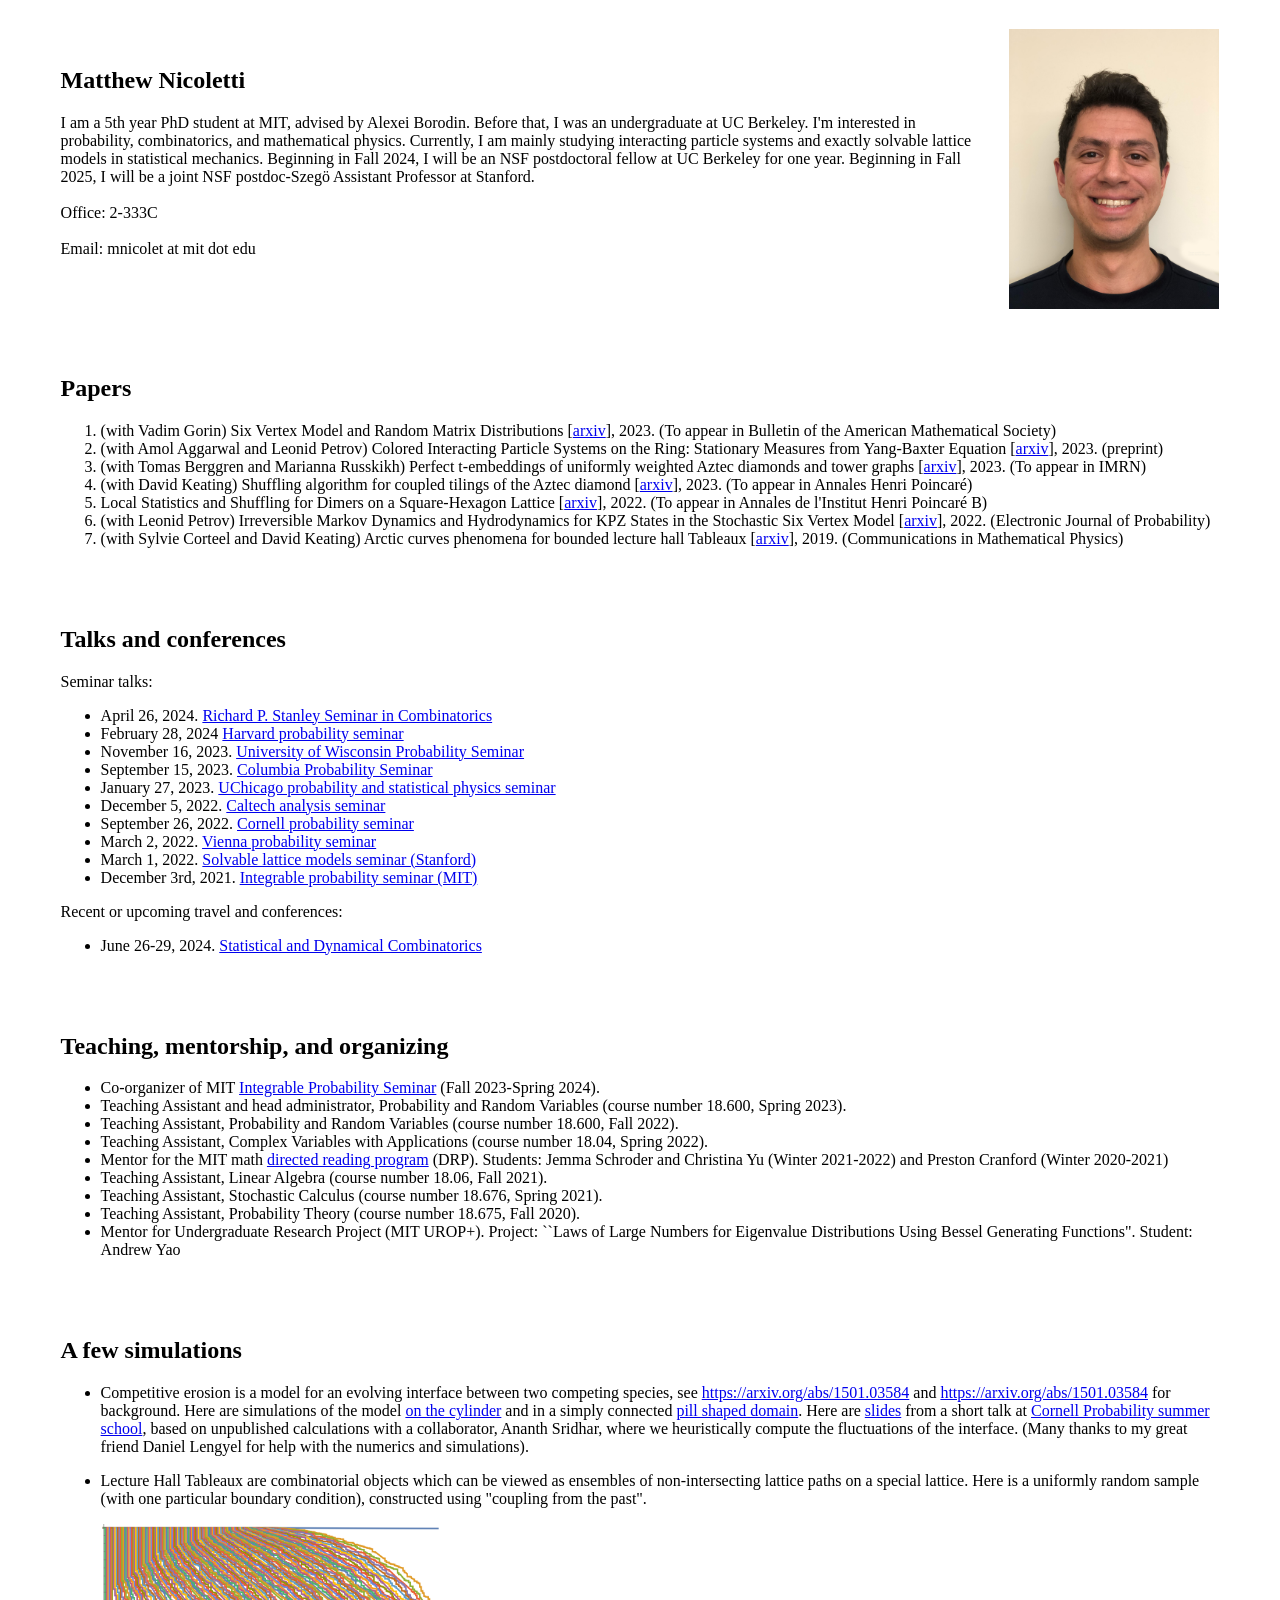
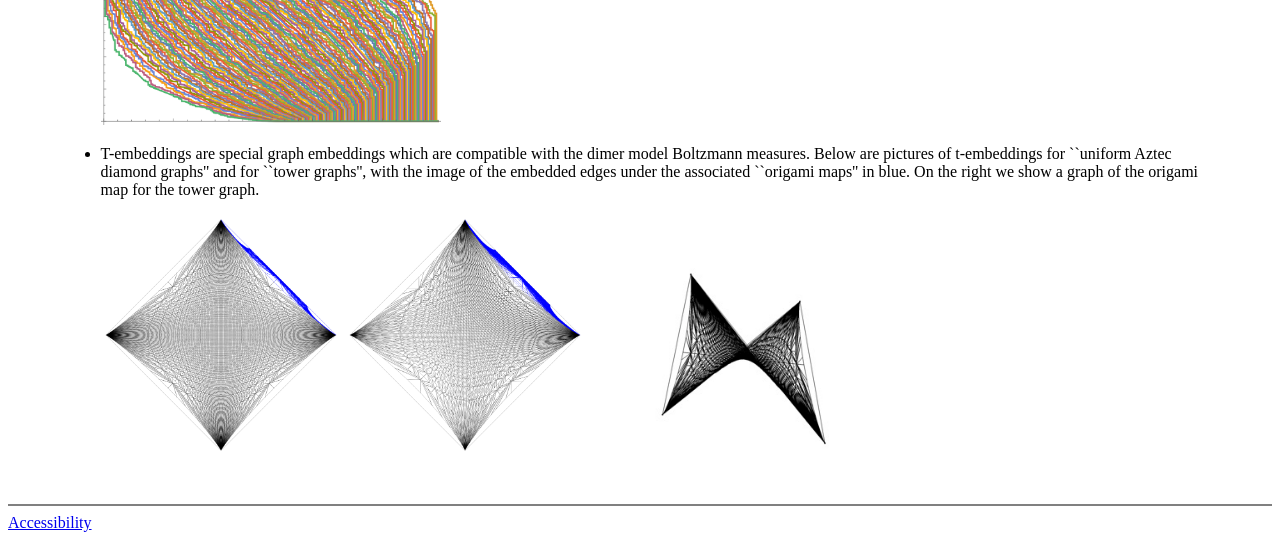
==== index.html @ d0128b8a "Initial commit" ====
<!doctype html>
<html lang="en">

<head>
<title>
   Matthew Nicoletti
</title>
</head>
<body>

<table width="95%" cellspacing="20" align="center">
  <tbody>
    <tr>
      <td width="50%" valign="top" align="left">
	<br>
	<h2>Matthew Nicoletti</h2>
	<p>
        I am a 5th year PhD student at MIT, advised by Alexei Borodin. Before that, I was an undergraduate at UC Berkeley. I'm interested in probability, combinatorics, and mathematical physics. Currently, I am mainly studying interacting particle systems and exactly solvable lattice models in statistical mechanics.
       Beginning in Fall 2024, I will be an NSF postdoctoral fellow at UC Berkeley for one year. Beginning in Fall 2025, I will be a joint NSF postdoc-Szeg<span>&#246;</span> Assistant Professor at Stanford.   
      <br>	 
	  <br>
	  Office: 2-333C
	  <br>	 
	  <br>
	  Email: mnicolet at mit dot edu
	     	 
      </td> 
      <td width=2% valign="top" align="right"> 
	<img src="matthew.jpg" alt=" " width="210">
      </td>
    </tr>
  </tbody>
</table>

<a id="papers"></a><table width="95%" cellspacing="20" align="center">
    <tbody>
    <tr>
    <td width="95%" valign="top" align="left"> 
    <h2>Papers</h2>    
<ol>


<li>
    (with Vadim Gorin) Six Vertex Model and Random Matrix Distributions
 [<a href="https://arxiv.org/abs/2309.12495">arxiv</a>], 2023. (To appear in Bulletin of the American Mathematical Society)
</li>

<li>
    (with Amol Aggarwal and Leonid Petrov) Colored Interacting Particle Systems on the Ring: Stationary Measures from Yang-Baxter Equation
 [<a href="https://arxiv.org/abs/2309.11865">arxiv</a>], 2023. (preprint)
</li>

<li>
    (with Tomas Berggren and Marianna Russkikh) Perfect t-embeddings of uniformly weighted Aztec diamonds and tower graphs
 [<a href="https://arxiv.org/abs/2303.10045">arxiv</a>], 2023. (To appear in IMRN)
</li>
<li>
    (with David Keating) Shuffling algorithm for coupled tilings of the Aztec diamond
 [<a href="https://arxiv.org/abs/2303.09089">arxiv</a>], 2023. (To appear in Annales Henri Poincar&eacute;)
</li> 

<li>
    Local Statistics and Shuffling for Dimers on a Square-Hexagon Lattice [<a href="https://arxiv.org/abs/2211.14682">arxiv</a>], 2022. (To appear in Annales de l'Institut Henri Poincar&eacute; B)
</li>

<li>
    (with Leonid Petrov) Irreversible Markov Dynamics and Hydrodynamics for KPZ States in the Stochastic Six Vertex Model
 [<a href="https://arxiv.org/abs/2201.12497">arxiv</a>], 2022. (Electronic Journal of Probability)
</li>

<li>
    (with Sylvie Corteel and David Keating) Arctic curves phenomena for bounded lecture hall Tableaux [<a href="https://arxiv.org/abs/1905.02881">arxiv</a>], 2019. (Communications in Mathematical Physics)
</li>
</ol>
</tbody>
</table>

<a id="talks"></a><table width="95%" cellspacing="20" align="center">
    <tbody>
    <tr>
    <td width="95%" valign="top" align="left"> 
<h2>Talks and conferences</h2>

Seminar talks:

<ul>

	<li>April 26, 2024. <a href="https://math.mit.edu/combin/">Richard P. Stanley Seminar in Combinatorics</a></li>

<li>February 28,  2024 <a href="https://cmsa.fas.harvard.edu/event_category/probability-seminar/">Harvard probability seminar</a></li>

<li>November 16, 2023. <a href="https://wiki.math.wisc.edu/index.php/Probability_Seminar">University of Wisconsin Probability Seminar</a></li>

	<li>September 15, 2023. <a href="http://www.math.columbia.edu/department/probability/seminar/prob_sem_global.html">Columbia Probability Seminar</a></li>
    <li>January 27, 2023. <a href="http://math.uchicago.edu/~probstatphys/">UChicago probability and statistical physics seminar</a></li>
    <li>December 5, 2022. <a href="https://www.caltech.edu/campus-life-events/calendar/analysis-seminar-90038">Caltech analysis seminar</a></li>
    <li>September 26, 2022. <a href="https://pi.math.cornell.edu/m/event-list-p/probsem">Cornell probability seminar</a> </li>
    <li> March 2, 2022. <a href="https://mathematik.univie.ac.at/forschung/biomathematik-dynamische-systeme-finanzmathematik-und-wahrscheinlichkeitsrechnung/stochastik-und-finanzmathematik/vienna-probability-seminar/">Vienna probability seminar</a></li> 
    <li> March 1, 2022. <a href = "https://naprienko.com/lattice-seminar">Solvable lattice models seminar (Stanford)</a> </li>
    <li> December 3rd, 2021. <a href = "https://math.mit.edu/intprob/">Integrable probability seminar (MIT)</a> </li>
</ul>



Recent or upcoming travel and conferences:
<ul>

	<li>June 26-29, 2024. <a href="https://dept.math.lsa.umich.edu/~speyer/JIM/">Statistical and Dynamical Combinatorics</a></li>
</ul>


 


</tbody>
</table>

<a id="teaching"></a><table width="95%" cellspacing="20" align="center">
    <tbody>
    <tr>
    <td width="95%" valign="top" align="left"> 
<h2>Teaching, mentorship, and organizing</h2>

<ul>
  <li>Co-organizer of MIT <a href= "https://math.mit.edu/intprob/">Integrable Probability Seminar</a> (Fall 2023-Spring 2024).</li>
  <li>Teaching Assistant and head administrator, Probability and Random Variables (course number 18.600, Spring 2023).</li>
 <li>Teaching Assistant, Probability and Random Variables (course number 18.600, Fall 2022).</li>
  <li>Teaching Assistant, Complex Variables with Applications (course number 18.04, Spring 2022).</li>
  <li> Mentor for the MIT math <a href= "https://math.mit.edu/research/undergraduate/drp/">directed reading program</a> (DRP). Students: 
  Jemma Schroder and Christina Yu (Winter 2021-2022) and Preston Cranford (Winter 2020-2021)</li>
  <li>Teaching Assistant, Linear Algebra (course number 18.06, Fall 2021).</li>
 <li>Teaching Assistant, Stochastic Calculus (course number 18.676, Spring 2021).</li>
     <li>Teaching Assistant, Probability Theory (course number 18.675, Fall 2020).</li>
  <li>Mentor for Undergraduate Research Project (MIT UROP+). Project: ``Laws of Large Numbers for Eigenvalue Distributions Using Bessel Generating Functions". Student: Andrew Yao</li>
 </ul>

</tbody>
</table>






<a id="pictures"></a><table width="95%" cellspacing="20" align="center">
    <tbody>
    <tr>
    <td width="95%" valign="top" align="left"> 
        <h2>A few simulations</h2>
<ul>
   <li>
          Competitive erosion is a model for an evolving interface between two competing species, see <a href="https://arxiv.org/abs/1501.03584">https://arxiv.org/abs/1501.03584</a> and <a href="https://arxiv.org/abs/1503.06989">https://arxiv.org/abs/1501.03584</a> for background. Here are simulations of the model <a href="erosion_visualization/CompEros2.html">on the cylinder</a> and in a simply connected <a href="erosion_visualization/pill_shape.html">pill shaped domain</a>. Here are <a href="erosion_talk.pdf">slides</a> from a short talk at <a href="https://math.cornell.edu/12th-cornell-probability-summer-school"> Cornell Probability summer school</a>, based on unpublished calculations with a collaborator, Ananth Sridhar, where we heuristically compute the fluctuations of the interface. (Many thanks to my great friend Daniel Lengyel for help with the numerics and simulations).
</li>

  <li>
         <p> Lecture Hall Tableaux are combinatorial objects which can be viewed as ensembles of non-intersecting lattice paths on a special lattice. Here is a uniformly random sample (with one particular boundary condition), constructed using "coupling from the past".</p>



          <img src="lecture_hall_sample.png" alt=" " width="340">

        </li>

    <li>
         <p>T-embeddings are special graph embeddings which are compatible with the dimer model Boltzmann measures. Below are pictures of t-embeddings for ``uniform Aztec diamond graphs'' and for ``tower graphs'', with the image of the embedded edges under the associated ``origami maps'' in blue. On the right we show a graph of the origami map for the tower graph. </p>
         <img src="Aztec100_t_o_blue.png" alt=" " width="240">
          <img src="tower_t_o_blue50.png" alt=" " width="240">
          <img src="tower_50_surface.jpg" alt=" " width="300">

    </li>


</ul>

    </table>





<hr noshade="noshade">







</body>
<a href="https://accessibility.mit.edu">Accessibility</a> 
</tbody>






</body>
</html>
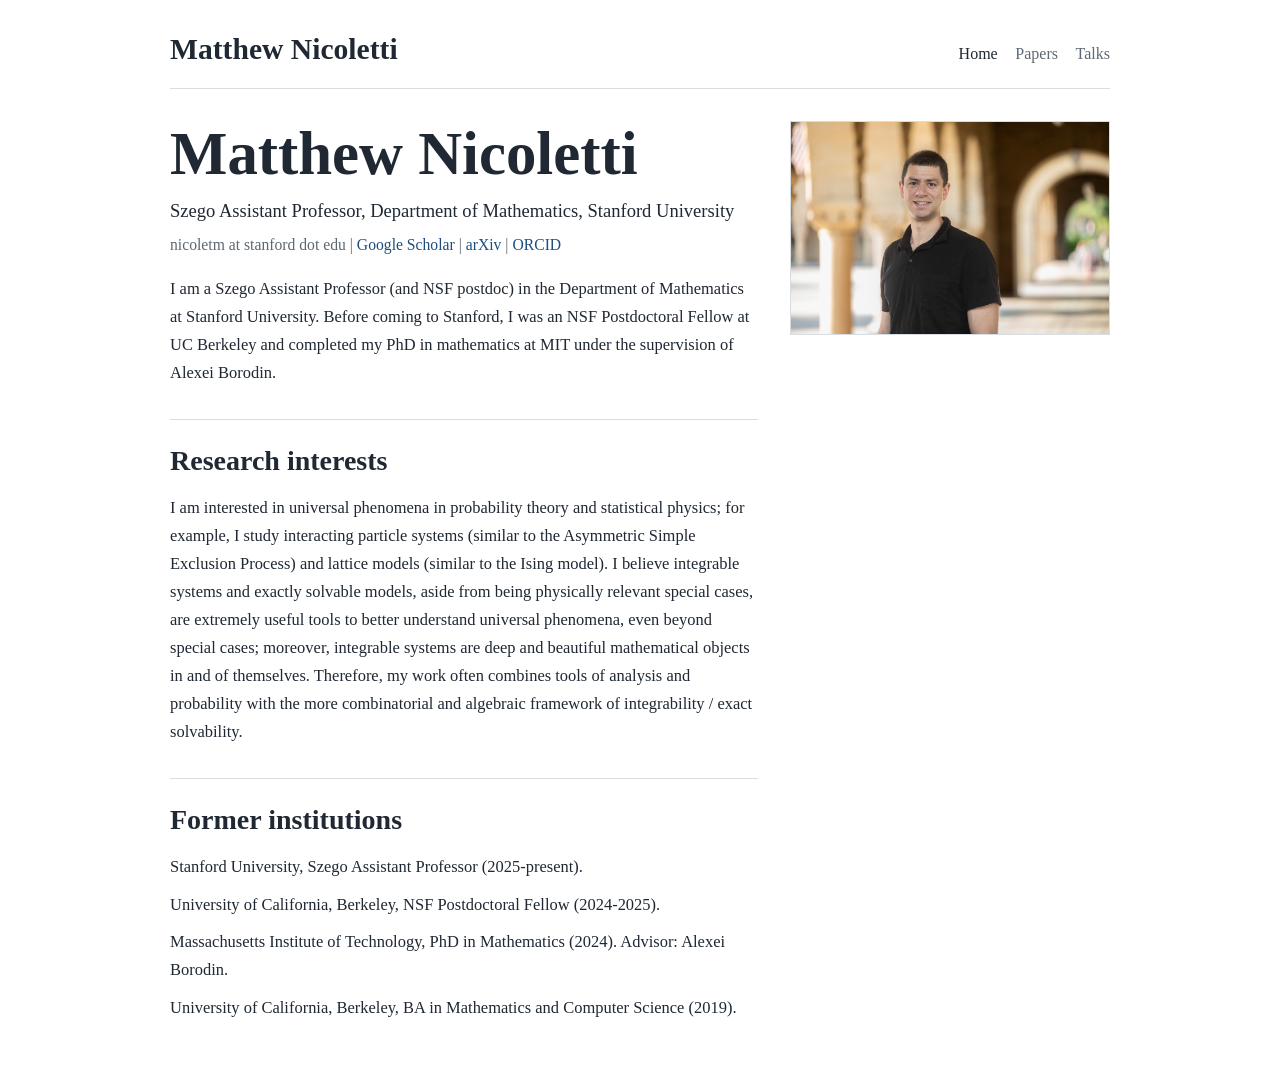
==== commit aaef5ec9: "first commit" ====
--- a/index.html
+++ b/index.html
@@ -1,199 +1,73 @@
-<!doctype html>
-<html lang="en">
-
-<head>
-<title>
-   Matthew Nicoletti
-</title>
-</head>
-<body>
-
-<table width="95%" cellspacing="20" align="center">
-  <tbody>
-    <tr>
-      <td width="50%" valign="top" align="left">
-	<br>
-	<h2>Matthew Nicoletti</h2>
-	<p>
-        I am a 5th year PhD student at MIT, advised by Alexei Borodin. Before that, I was an undergraduate at UC Berkeley. I'm interested in probability, combinatorics, and mathematical physics. Currently, I am mainly studying interacting particle systems and exactly solvable lattice models in statistical mechanics.
-       Beginning in Fall 2024, I will be an NSF postdoctoral fellow at UC Berkeley for one year. Beginning in Fall 2025, I will be a joint NSF postdoc-Szeg<span>&#246;</span> Assistant Professor at Stanford.   
-      <br>	 
-	  <br>
-	  Office: 2-333C
-	  <br>	 
-	  <br>
-	  Email: mnicolet at mit dot edu
-	     	 
-      </td> 
-      <td width=2% valign="top" align="right"> 
-	<img src="matthew.jpg" alt=" " width="210">
-      </td>
-    </tr>
-  </tbody>
-</table>
-
-<a id="papers"></a><table width="95%" cellspacing="20" align="center">
-    <tbody>
-    <tr>
-    <td width="95%" valign="top" align="left"> 
-    <h2>Papers</h2>    
-<ol>
-
-
-<li>
-    (with Vadim Gorin) Six Vertex Model and Random Matrix Distributions
- [<a href="https://arxiv.org/abs/2309.12495">arxiv</a>], 2023. (To appear in Bulletin of the American Mathematical Society)
-</li>
-
-<li>
-    (with Amol Aggarwal and Leonid Petrov) Colored Interacting Particle Systems on the Ring: Stationary Measures from Yang-Baxter Equation
- [<a href="https://arxiv.org/abs/2309.11865">arxiv</a>], 2023. (preprint)
-</li>
-
-<li>
-    (with Tomas Berggren and Marianna Russkikh) Perfect t-embeddings of uniformly weighted Aztec diamonds and tower graphs
- [<a href="https://arxiv.org/abs/2303.10045">arxiv</a>], 2023. (To appear in IMRN)
-</li>
-<li>
-    (with David Keating) Shuffling algorithm for coupled tilings of the Aztec diamond
- [<a href="https://arxiv.org/abs/2303.09089">arxiv</a>], 2023. (To appear in Annales Henri Poincar&eacute;)
-</li> 
-
-<li>
-    Local Statistics and Shuffling for Dimers on a Square-Hexagon Lattice [<a href="https://arxiv.org/abs/2211.14682">arxiv</a>], 2022. (To appear in Annales de l'Institut Henri Poincar&eacute; B)
-</li>
-
-<li>
-    (with Leonid Petrov) Irreversible Markov Dynamics and Hydrodynamics for KPZ States in the Stochastic Six Vertex Model
- [<a href="https://arxiv.org/abs/2201.12497">arxiv</a>], 2022. (Electronic Journal of Probability)
-</li>
-
-<li>
-    (with Sylvie Corteel and David Keating) Arctic curves phenomena for bounded lecture hall Tableaux [<a href="https://arxiv.org/abs/1905.02881">arxiv</a>], 2019. (Communications in Mathematical Physics)
-</li>
-</ol>
-</tbody>
-</table>
-
-<a id="talks"></a><table width="95%" cellspacing="20" align="center">
-    <tbody>
-    <tr>
-    <td width="95%" valign="top" align="left"> 
-<h2>Talks and conferences</h2>
-
-Seminar talks:
-
-<ul>
-
-	<li>April 26, 2024. <a href="https://math.mit.edu/combin/">Richard P. Stanley Seminar in Combinatorics</a></li>
-
-<li>February 28,  2024 <a href="https://cmsa.fas.harvard.edu/event_category/probability-seminar/">Harvard probability seminar</a></li>
-
-<li>November 16, 2023. <a href="https://wiki.math.wisc.edu/index.php/Probability_Seminar">University of Wisconsin Probability Seminar</a></li>
-
-	<li>September 15, 2023. <a href="http://www.math.columbia.edu/department/probability/seminar/prob_sem_global.html">Columbia Probability Seminar</a></li>
-    <li>January 27, 2023. <a href="http://math.uchicago.edu/~probstatphys/">UChicago probability and statistical physics seminar</a></li>
-    <li>December 5, 2022. <a href="https://www.caltech.edu/campus-life-events/calendar/analysis-seminar-90038">Caltech analysis seminar</a></li>
-    <li>September 26, 2022. <a href="https://pi.math.cornell.edu/m/event-list-p/probsem">Cornell probability seminar</a> </li>
-    <li> March 2, 2022. <a href="https://mathematik.univie.ac.at/forschung/biomathematik-dynamische-systeme-finanzmathematik-und-wahrscheinlichkeitsrechnung/stochastik-und-finanzmathematik/vienna-probability-seminar/">Vienna probability seminar</a></li> 
-    <li> March 1, 2022. <a href = "https://naprienko.com/lattice-seminar">Solvable lattice models seminar (Stanford)</a> </li>
-    <li> December 3rd, 2021. <a href = "https://math.mit.edu/intprob/">Integrable probability seminar (MIT)</a> </li>
-</ul>
-
-
-
-Recent or upcoming travel and conferences:
-<ul>
-
-	<li>June 26-29, 2024. <a href="https://dept.math.lsa.umich.edu/~speyer/JIM/">Statistical and Dynamical Combinatorics</a></li>
-</ul>
-
-
- 
-
-
-</tbody>
-</table>
-
-<a id="teaching"></a><table width="95%" cellspacing="20" align="center">
-    <tbody>
-    <tr>
-    <td width="95%" valign="top" align="left"> 
-<h2>Teaching, mentorship, and organizing</h2>
-
-<ul>
-  <li>Co-organizer of MIT <a href= "https://math.mit.edu/intprob/">Integrable Probability Seminar</a> (Fall 2023-Spring 2024).</li>
-  <li>Teaching Assistant and head administrator, Probability and Random Variables (course number 18.600, Spring 2023).</li>
- <li>Teaching Assistant, Probability and Random Variables (course number 18.600, Fall 2022).</li>
-  <li>Teaching Assistant, Complex Variables with Applications (course number 18.04, Spring 2022).</li>
-  <li> Mentor for the MIT math <a href= "https://math.mit.edu/research/undergraduate/drp/">directed reading program</a> (DRP). Students: 
-  Jemma Schroder and Christina Yu (Winter 2021-2022) and Preston Cranford (Winter 2020-2021)</li>
-  <li>Teaching Assistant, Linear Algebra (course number 18.06, Fall 2021).</li>
- <li>Teaching Assistant, Stochastic Calculus (course number 18.676, Spring 2021).</li>
-     <li>Teaching Assistant, Probability Theory (course number 18.675, Fall 2020).</li>
-  <li>Mentor for Undergraduate Research Project (MIT UROP+). Project: ``Laws of Large Numbers for Eigenvalue Distributions Using Bessel Generating Functions". Student: Andrew Yao</li>
- </ul>
-
-</tbody>
-</table>
-
-
-
-
-
-
-<a id="pictures"></a><table width="95%" cellspacing="20" align="center">
-    <tbody>
-    <tr>
-    <td width="95%" valign="top" align="left"> 
-        <h2>A few simulations</h2>
-<ul>
-   <li>
-          Competitive erosion is a model for an evolving interface between two competing species, see <a href="https://arxiv.org/abs/1501.03584">https://arxiv.org/abs/1501.03584</a> and <a href="https://arxiv.org/abs/1503.06989">https://arxiv.org/abs/1501.03584</a> for background. Here are simulations of the model <a href="erosion_visualization/CompEros2.html">on the cylinder</a> and in a simply connected <a href="erosion_visualization/pill_shape.html">pill shaped domain</a>. Here are <a href="erosion_talk.pdf">slides</a> from a short talk at <a href="https://math.cornell.edu/12th-cornell-probability-summer-school"> Cornell Probability summer school</a>, based on unpublished calculations with a collaborator, Ananth Sridhar, where we heuristically compute the fluctuations of the interface. (Many thanks to my great friend Daniel Lengyel for help with the numerics and simulations).
-</li>
-
-  <li>
-         <p> Lecture Hall Tableaux are combinatorial objects which can be viewed as ensembles of non-intersecting lattice paths on a special lattice. Here is a uniformly random sample (with one particular boundary condition), constructed using "coupling from the past".</p>
-
-
-
-          <img src="lecture_hall_sample.png" alt=" " width="340">
-
-        </li>
-
-    <li>
-         <p>T-embeddings are special graph embeddings which are compatible with the dimer model Boltzmann measures. Below are pictures of t-embeddings for ``uniform Aztec diamond graphs'' and for ``tower graphs'', with the image of the embedded edges under the associated ``origami maps'' in blue. On the right we show a graph of the origami map for the tower graph. </p>
-         <img src="Aztec100_t_o_blue.png" alt=" " width="240">
-          <img src="tower_t_o_blue50.png" alt=" " width="240">
-          <img src="tower_50_surface.jpg" alt=" " width="300">
-
-    </li>
-
-
-</ul>
-
-    </table>
-
-
-
-
-
-<hr noshade="noshade">
-
-
-
-
-
-
-
-</body>
-<a href="https://accessibility.mit.edu">Accessibility</a> 
-</tbody>
-
-
-
-
-
-
-</body>
-</html>
+<!doctype html>
+<html lang="en">
+<head>
+  <meta charset="utf-8">
+  <meta name="viewport" content="width=device-width, initial-scale=1">
+  <title>Matthew Nicoletti</title>
+  <meta
+    name="description"
+    content="Matthew Nicoletti is a Szego Assistant Professor in the Department of Mathematics at Stanford University."
+  >
+  <link
+    rel="icon"
+    href="data:image/svg+xml,%3Csvg xmlns='http://www.w3.org/2000/svg' viewBox='0 0 64 64'%3E%3Crect width='64' height='64' rx='14' fill='%231f2833'/%3E%3Ctext x='50%25' y='53%25' dominant-baseline='middle' text-anchor='middle' font-family='Georgia, serif' font-size='28' fill='white'%3EMN%3C/text%3E%3C/svg%3E"
+  >
+  <link rel="stylesheet" href="styles.css">
+</head>
+<body>
+  <main class="page">
+    <header class="site-header">
+      <div class="site-header-top">
+        <a class="site-name" href="index.html">Matthew Nicoletti</a>
+        <nav class="site-nav" aria-label="Main">
+          <a href="index.html" aria-current="page">Home</a>
+          <a href="papers.html">Papers</a>
+          <a href="talks.html">Talks</a>
+        </nav>
+      </div>
+    </header>
+
+    <div class="home-layout">
+      <div>
+        <h1 class="page-title">Matthew Nicoletti</h1>
+        <p class="position">Szego Assistant Professor, Department of Mathematics, Stanford University</p>
+        <p class="link-line">
+          nicoletm at stanford dot edu
+          |
+          <a href="https://scholar.google.com/citations?user=QW3OuIIAAAAJ&amp;hl=en&amp;oi=ao" target="_blank" rel="noopener">Google Scholar</a>
+          |
+          <a href="https://arxiv.org/search/?query=Matthew+Nicoletti&amp;searchtype=author&amp;abstracts=show&amp;order=-announced_date_first&amp;size=50" target="_blank" rel="noopener">arXiv</a>
+          |
+          <a href="https://orcid.org/0000-0001-7946-6978" target="_blank" rel="noopener">ORCID</a>
+        </p>
+        <p>
+          I am a Szego Assistant Professor (and NSF postdoc) in the Department of Mathematics at Stanford University.
+          Before coming to Stanford, I was an NSF Postdoctoral Fellow at UC Berkeley and completed
+          my PhD in mathematics at MIT under the supervision of Alexei Borodin.
+        </p>
+
+        <section class="content-section">
+          <h2>Research interests</h2>
+          <p>
+            I am interested in universal phenomena in probability theory and statistical physics; for example, I study interacting particle systems (similar to the Asymmetric Simple Exclusion Process) and lattice models (similar to the Ising model). I believe integrable systems and exactly solvable models, aside from being physically relevant special cases, are extremely useful tools to better understand universal phenomena, even beyond special cases; moreover, integrable systems are deep and beautiful mathematical objects in and of themselves. Therefore, my work often combines tools of analysis and probability with the more combinatorial and algebraic framework of integrability / exact solvability.
+          </p>
+        </section>
+
+        <section class="content-section">
+          <h2>Former institutions</h2>
+          <ul class="plain-list">
+            <li>Stanford University, Szego Assistant Professor (2025-present).</li>
+            <li>University of California, Berkeley, NSF Postdoctoral Fellow (2024-2025).</li>
+            <li>Massachusetts Institute of Technology, PhD in Mathematics (2024). Advisor: Alexei Borodin.</li>
+            <li>University of California, Berkeley, BA in Mathematics and Computer Science (2019).</li>
+          </ul>
+        </section>
+      </div>
+
+      <div class="portrait-wrap">
+        <img class="portrait" src="portrait-2025.jpg" alt="Portrait of Matthew Nicoletti">
+      </div>
+    </div>
+  </main>
+</body>
+</html>
--- a/styles.css
+++ b/styles.css
@@ -0,0 +1,202 @@
+:root {
+  --bg: #ffffff;
+  --ink: #1f2833;
+  --muted: #5d6873;
+  --line: #d8dde3;
+  --link: #1c4f80;
+  --max-width: 940px;
+}
+
+* {
+  box-sizing: border-box;
+}
+
+body {
+  margin: 0;
+  background: var(--bg);
+  color: var(--ink);
+  font-family: Georgia, "Times New Roman", serif;
+  line-height: 1.7;
+}
+
+a {
+  color: var(--link);
+  text-decoration: none;
+}
+
+a:hover,
+a:focus-visible {
+  text-decoration: underline;
+  outline: none;
+}
+
+img {
+  display: block;
+  max-width: 100%;
+}
+
+p,
+li {
+  font-size: 1.03rem;
+}
+
+.page {
+  width: min(var(--max-width), calc(100% - 2rem));
+  margin: 0 auto;
+  padding: 1.5rem 0 3rem;
+}
+
+.site-header {
+  margin-bottom: 2rem;
+}
+
+.site-header-top {
+  display: flex;
+  align-items: baseline;
+  justify-content: space-between;
+  gap: 1rem;
+  padding-bottom: 0.85rem;
+  border-bottom: 1px solid var(--line);
+}
+
+.site-name {
+  color: var(--ink);
+  font-size: 1.85rem;
+  font-weight: 700;
+}
+
+.site-name:hover,
+.site-name:focus-visible {
+  text-decoration: none;
+}
+
+.site-nav {
+  display: flex;
+  flex-wrap: wrap;
+  gap: 1.1rem;
+}
+
+.site-nav a {
+  color: var(--muted);
+}
+
+.site-nav a[aria-current="page"] {
+  color: var(--ink);
+}
+
+.home-layout {
+  display: grid;
+  grid-template-columns: minmax(0, 1fr) 320px;
+  gap: 2rem;
+  align-items: start;
+}
+
+.page-title {
+  margin: 0 0 0.45rem;
+  font-size: clamp(2.6rem, 5vw, 3.8rem);
+  line-height: 1.1;
+}
+
+.page-title-small {
+  font-size: 2.25rem;
+}
+
+.position {
+  margin: 0 0 0.35rem;
+  font-size: 1.16rem;
+}
+
+.link-line {
+  margin: 0 0 1rem;
+  color: var(--muted);
+  font-size: 0.98rem;
+}
+
+.portrait {
+  border: 1px solid var(--line);
+}
+
+.content-section {
+  margin-top: 2rem;
+  padding-top: 1.5rem;
+  border-top: 1px solid var(--line);
+}
+
+.first-section {
+  margin-top: 0;
+}
+
+.content-section h2 {
+  margin: 0 0 1rem;
+  font-size: 1.75rem;
+  line-height: 1.2;
+}
+
+.section-note {
+  margin: 0 0 1.15rem;
+  color: var(--muted);
+}
+
+.plain-list,
+.talk-list,
+.publication-list {
+  margin: 0;
+  padding-left: 1.35rem;
+}
+
+.selected-talk-list {
+  margin: 0;
+  padding-left: 1.35rem;
+}
+
+.plain-list {
+  list-style: none;
+  padding-left: 0;
+}
+
+.plain-list li {
+  margin-bottom: 0.6rem;
+}
+
+.publication-list li,
+.talk-list li {
+  margin-bottom: 0.95rem;
+}
+
+.selected-talk-list li {
+  margin-bottom: 1.15rem;
+}
+
+.item-title {
+  font-style: italic;
+}
+
+.talk-detail,
+.talk-resources {
+  display: block;
+}
+
+.talk-resources {
+  font-size: 0.98rem;
+}
+
+@media (max-width: 760px) {
+  .page {
+    width: min(var(--max-width), calc(100% - 1rem));
+    padding-top: 1rem;
+  }
+
+  .site-header-top,
+  .home-layout {
+    grid-template-columns: 1fr;
+    display: grid;
+  }
+
+  .site-nav {
+    gap: 0.85rem;
+  }
+
+  .portrait-wrap {
+    max-width: 420px;
+  }
+}
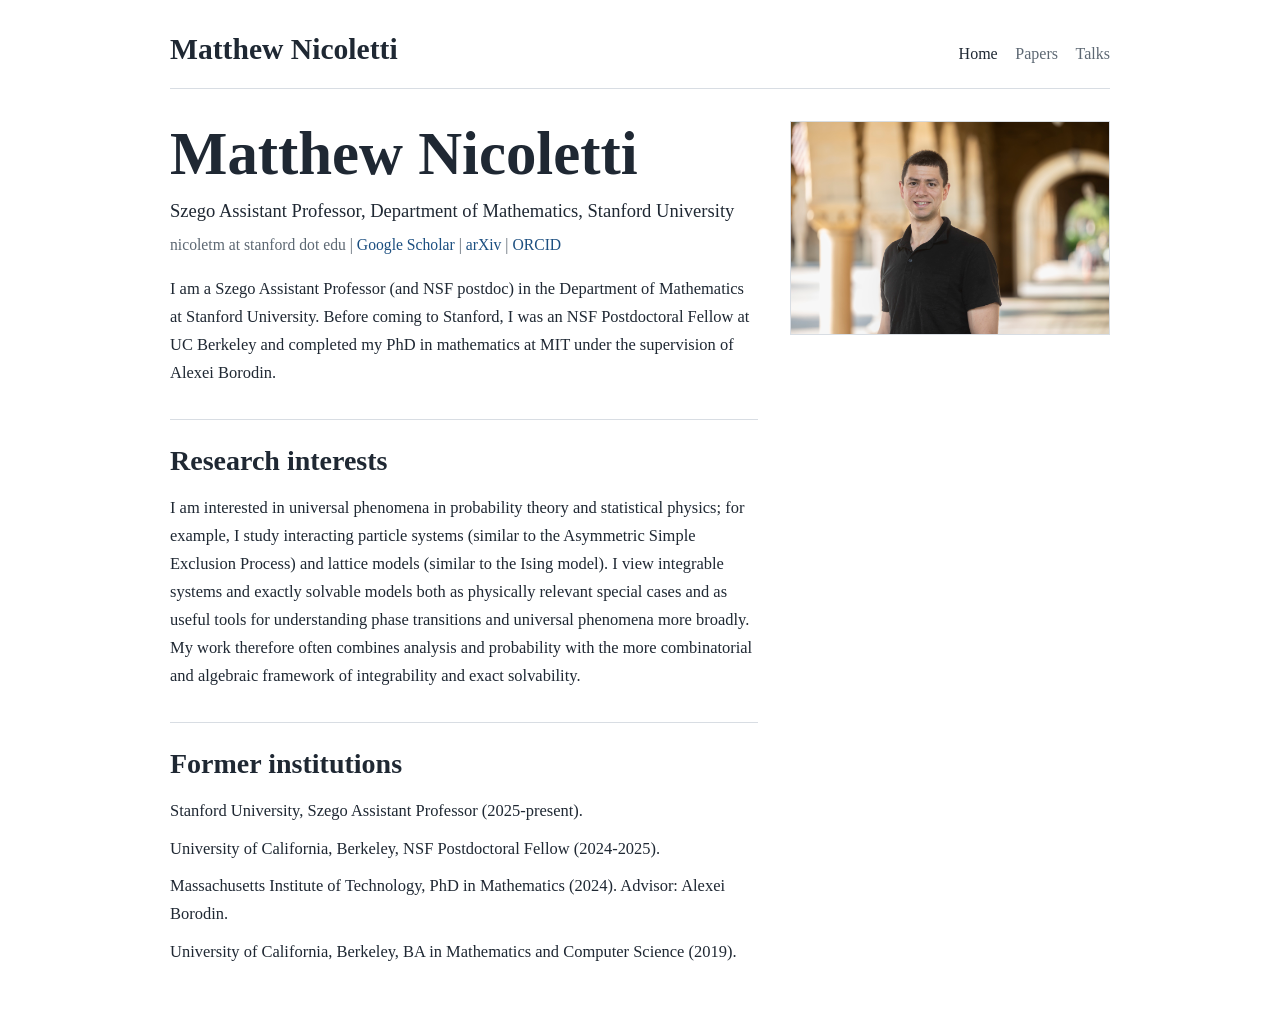
==== commit 861142b4: "Refine research summary" ====
--- a/index.html
+++ b/index.html
@@ -49,7 +49,11 @@
         <section class="content-section">
           <h2>Research interests</h2>
           <p>
-            I am interested in universal phenomena in probability theory and statistical physics; for example, I study interacting particle systems (similar to the Asymmetric Simple Exclusion Process) and lattice models (similar to the Ising model). I believe integrable systems and exactly solvable models, aside from being physically relevant special cases, are extremely useful tools to better understand universal phenomena, even beyond special cases; moreover, integrable systems are deep and beautiful mathematical objects in and of themselves. Therefore, my work often combines tools of analysis and probability with the more combinatorial and algebraic framework of integrability / exact solvability.
+            I am interested in universal phenomena in probability theory and statistical physics;
+            for example, I study interacting particle systems (similar to the Asymmetric Simple
+            Exclusion Process) and lattice models (similar to the Ising model). I view integrable
+            systems and exactly solvable models both as physically relevant special cases and as
+            useful tools for understanding phase transitions and universal phenomena more broadly. My work therefore often combines analysis and probability with the more combinatorial and algebraic framework of integrability and exact solvability.
           </p>
         </section>
 
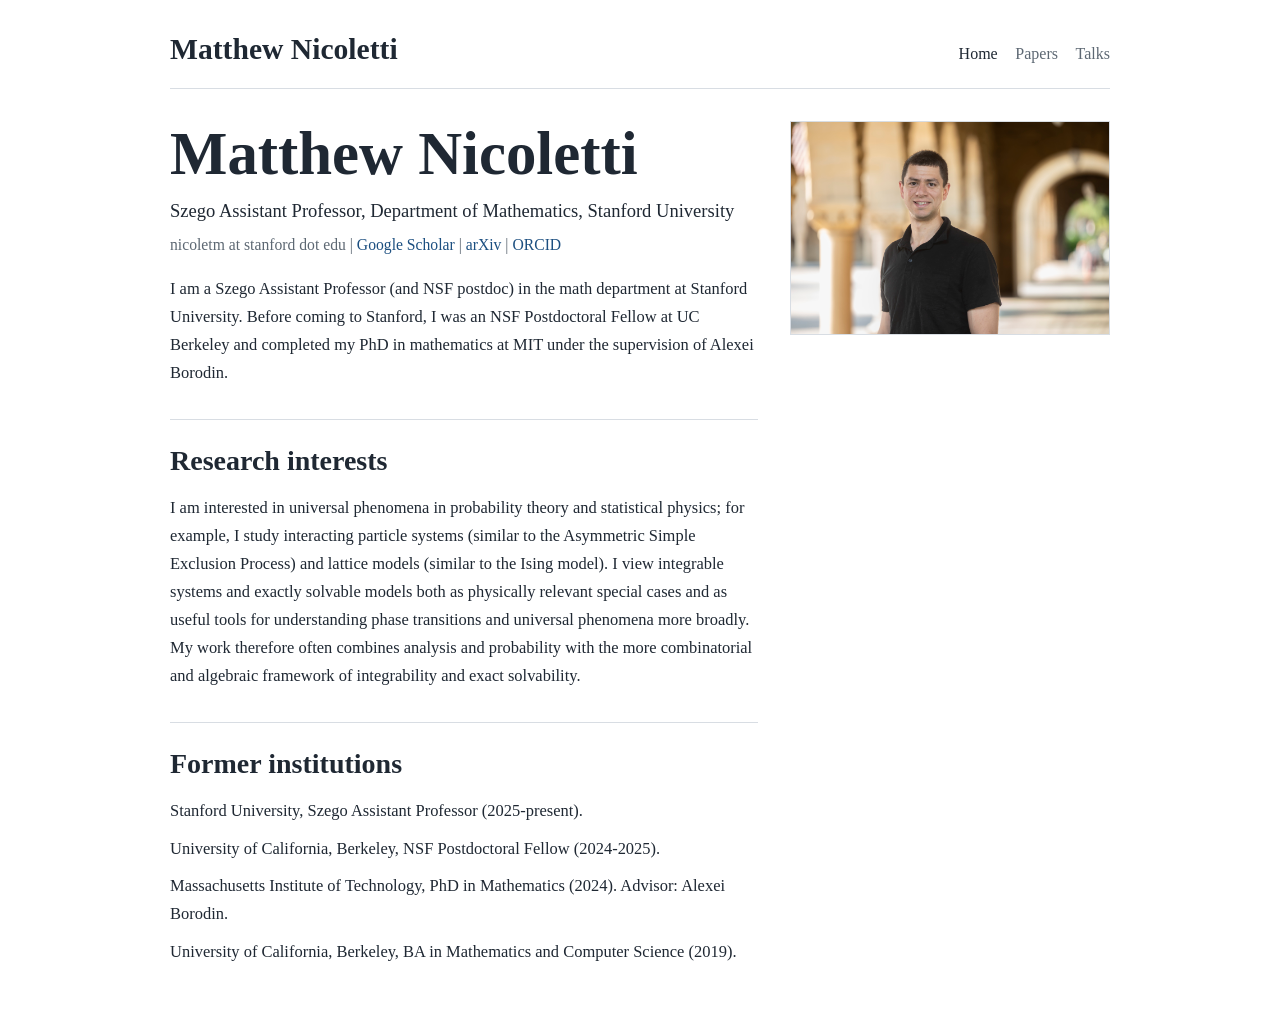
==== commit 1de5ad6d: "Adjust homepage department wording" ====
--- a/index.html
+++ b/index.html
@@ -41,7 +41,7 @@
           <a href="https://orcid.org/0000-0001-7946-6978" target="_blank" rel="noopener">ORCID</a>
         </p>
         <p>
-          I am a Szego Assistant Professor (and NSF postdoc) in the Department of Mathematics at Stanford University.
+          I am a Szego Assistant Professor (and NSF postdoc) in the math department at Stanford University.
           Before coming to Stanford, I was an NSF Postdoctoral Fellow at UC Berkeley and completed
           my PhD in mathematics at MIT under the supervision of Alexei Borodin.
         </p>
